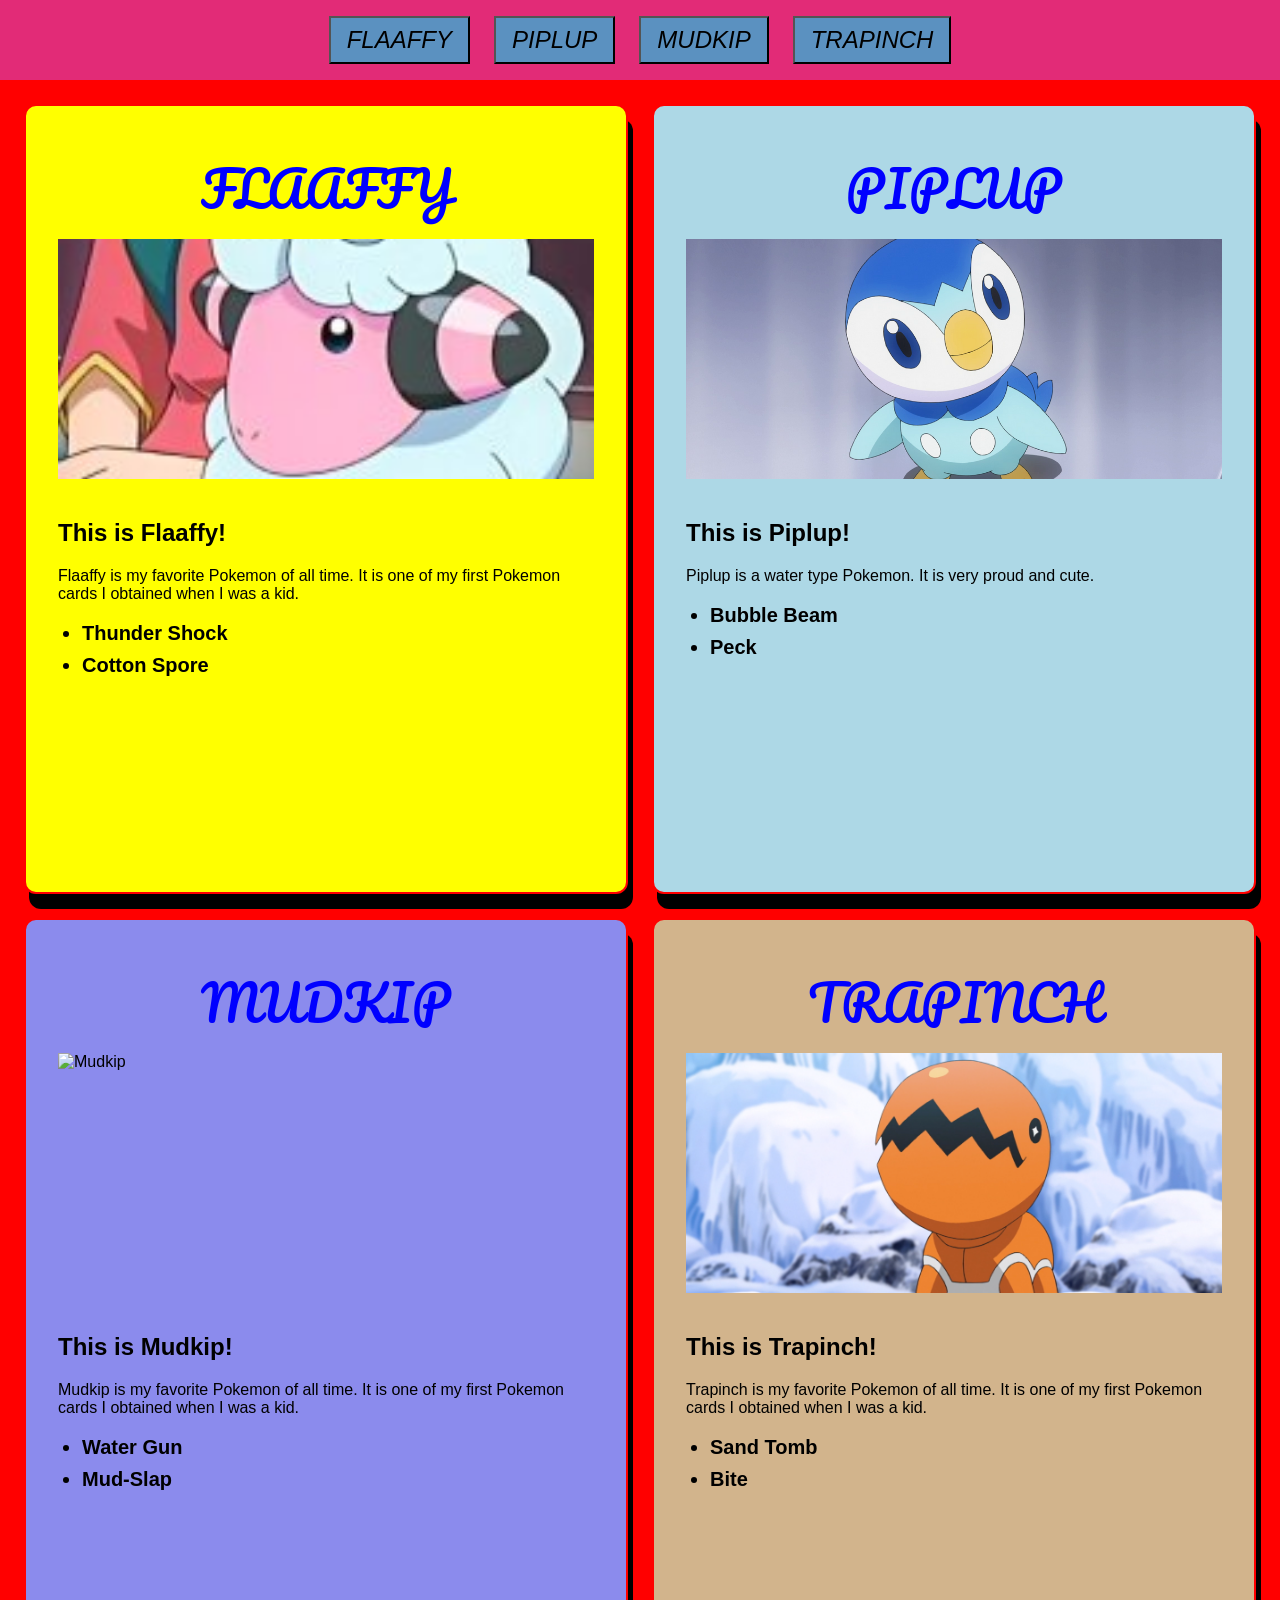
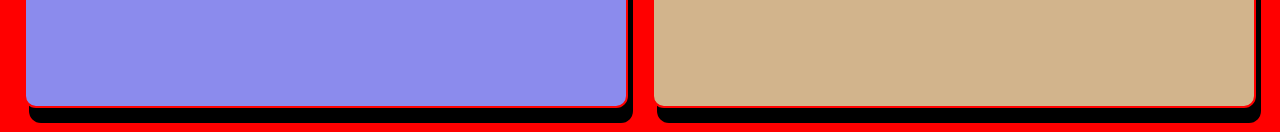
==== Week4/nserain-week4/index.html @ 5c526966 "Add files via upload uploaded week 4 assignment" ====
<!DOCTYPE html>
<html lang="en">
<head>
    <meta charset="UTF-8">
    <meta name="viewport" content="width=device-width, initial-scale=1.0">
    <link href="https://fonts.googleapis.com/css2?family=Pacifico&display=swap" rel="stylesheet">
    <link rel="stylesheet" href="./STYLE.css">
    <title>Pokemon Cards</title>
</head>
<body>

    <div class="navbar">
        <button>FLAAFFY</button>
        <button>PIPLUP</button>
        <button>MUDKIP</button>
        <button>TRAPINCH</button>
    </div>

       <div class="grid">
        <div class="card flaaffy">
            <div>
                <h1>FLAAFFY</h1>
                <img class="img" src="./assets/flaaffy-anime.jpg" alt="Flaaffy">
            </div>
            <div>
                <h2>This is Flaaffy!</h2>
                <p>Flaaffy is my favorite Pokemon of all time. It is one of my first Pokemon cards I obtained when I was a kid.</p>
                <ul>
                    <li>Thunder Shock</li>
                    <li>Cotton Spore</li>
                </ul>
            </div>
        </div>

        <div class="card piplup">
            <div>
                <h1>PIPLUP</h1>
                <img class="img" src="./assets/piplup.png" alt="Piplup">
            </div>
            <div>
                <h2>This is Piplup!</h2>
                <p>Piplup is a water type Pokemon. It is very proud and cute.</p>
                <ul>
                    <li>Bubble Beam</li>
                    <li>Peck</li>
                </ul>
            </div>
        </div>

        <div class="card mudkip">
            <div>
                <h1>MUDKIP</h1>
                <img class="img" src="./assets/mudkip.png" alt="Mudkip">
            </div>
            <div>
                <h2>This is Mudkip!</h2>
                <p>Mudkip is my favorite Pokemon of all time. It is one of my first Pokemon cards I obtained when I was a kid.</p>
                <ul>
                    <li>Water Gun</li>
                    <li>Mud-Slap</li>
                </ul>
            </div>
        </div>

        <div class="card trapinch">
            <div>
                <h1>TRAPINCH</h1>
                <img class="img" src="./assets/trapinch.png" alt="Trapinch">
            </div>
            <div>
                <h2>This is Trapinch!</h2>
                <p>Trapinch is my favorite Pokemon of all time. It is one of my first Pokemon cards I obtained when I was a kid.</p>
                <ul>
                    <li>Sand Tomb</li>
                    <li>Bite</li>
                </ul>
            </div>
        </div>
    </div>
    
</body>
</html>
---- Week4/nserain-week4/STYLE.css ----
html {
  font-size: 16px;
}

body {
  margin: 0;
  background-color: red;
  font-family: Arial, Helvetica, sans-serif;
}

.navbar {
  position: sticky;
  top: 0;
  background-color: rgb(226, 43, 119);
  padding: 1rem;
  display: flex;
  justify-content: center;
  gap: 1.5rem;
}

button {
  background-color: rgb(91, 145, 192);
  font-style: italic;
  font-size: 1.5rem;
  font-family: Arial, Helvetica, sans-serif;
  padding: 0.5rem 1rem;
  cursor: pointer;
}

.grid {
  display: grid;
  grid-template-columns: 1fr 1fr;
  grid-template-rows: 1fr 1fr;
  gap: 1.5rem;
  padding: 1.5rem;
}

.card {
  padding: 2rem;
  border: 2px solid red;
  border-radius: 12px;
  box-shadow: 5px 15px black;
  display: grid;
  grid-template-rows: 1fr 1fr;
  grid-template-columns: 1fr;
}

.flaaffy {
  background-color: yellow;
}

.piplup {
  background-color: lightblue;
}

.mudkip {
  background-color: rgb(139, 139, 237);
}

.trapinch {
  background-color: tan;
}

.img {
  width: 100%;
  height: 15rem;
  object-fit: cover;
  margin-bottom: 1rem;
}

h1 {
  font-family: 'Pacifico', cursive;
  font-weight: 500;
  font-size: 3rem;
  text-align: center;
  color: blue;
  margin: 0.5rem 0;
}

h2 {
  font-size: 1.5rem;
}

p {
  font-size: 1rem;
}

@media (max-width: 720px) {
  html {
    font-size: 12px;
  }

  .navbar {
    gap: 0.5rem;
  }

  button {
    font-size: 1.1rem;
    padding: 0.3rem 0.5rem;
  }

  .grid {
    grid-template-columns: 1fr;
    padding: 1rem;
  }

  .card {
    height: 100vh;
  }
}

ul {
  margin: 0.75rem 0;
  padding-left: 1.5rem;
}
li {
  font-size: 1.25rem; 
  line-height: 1.4;   
  margin-bottom: 0.25rem;
  font-weight: bold;
}
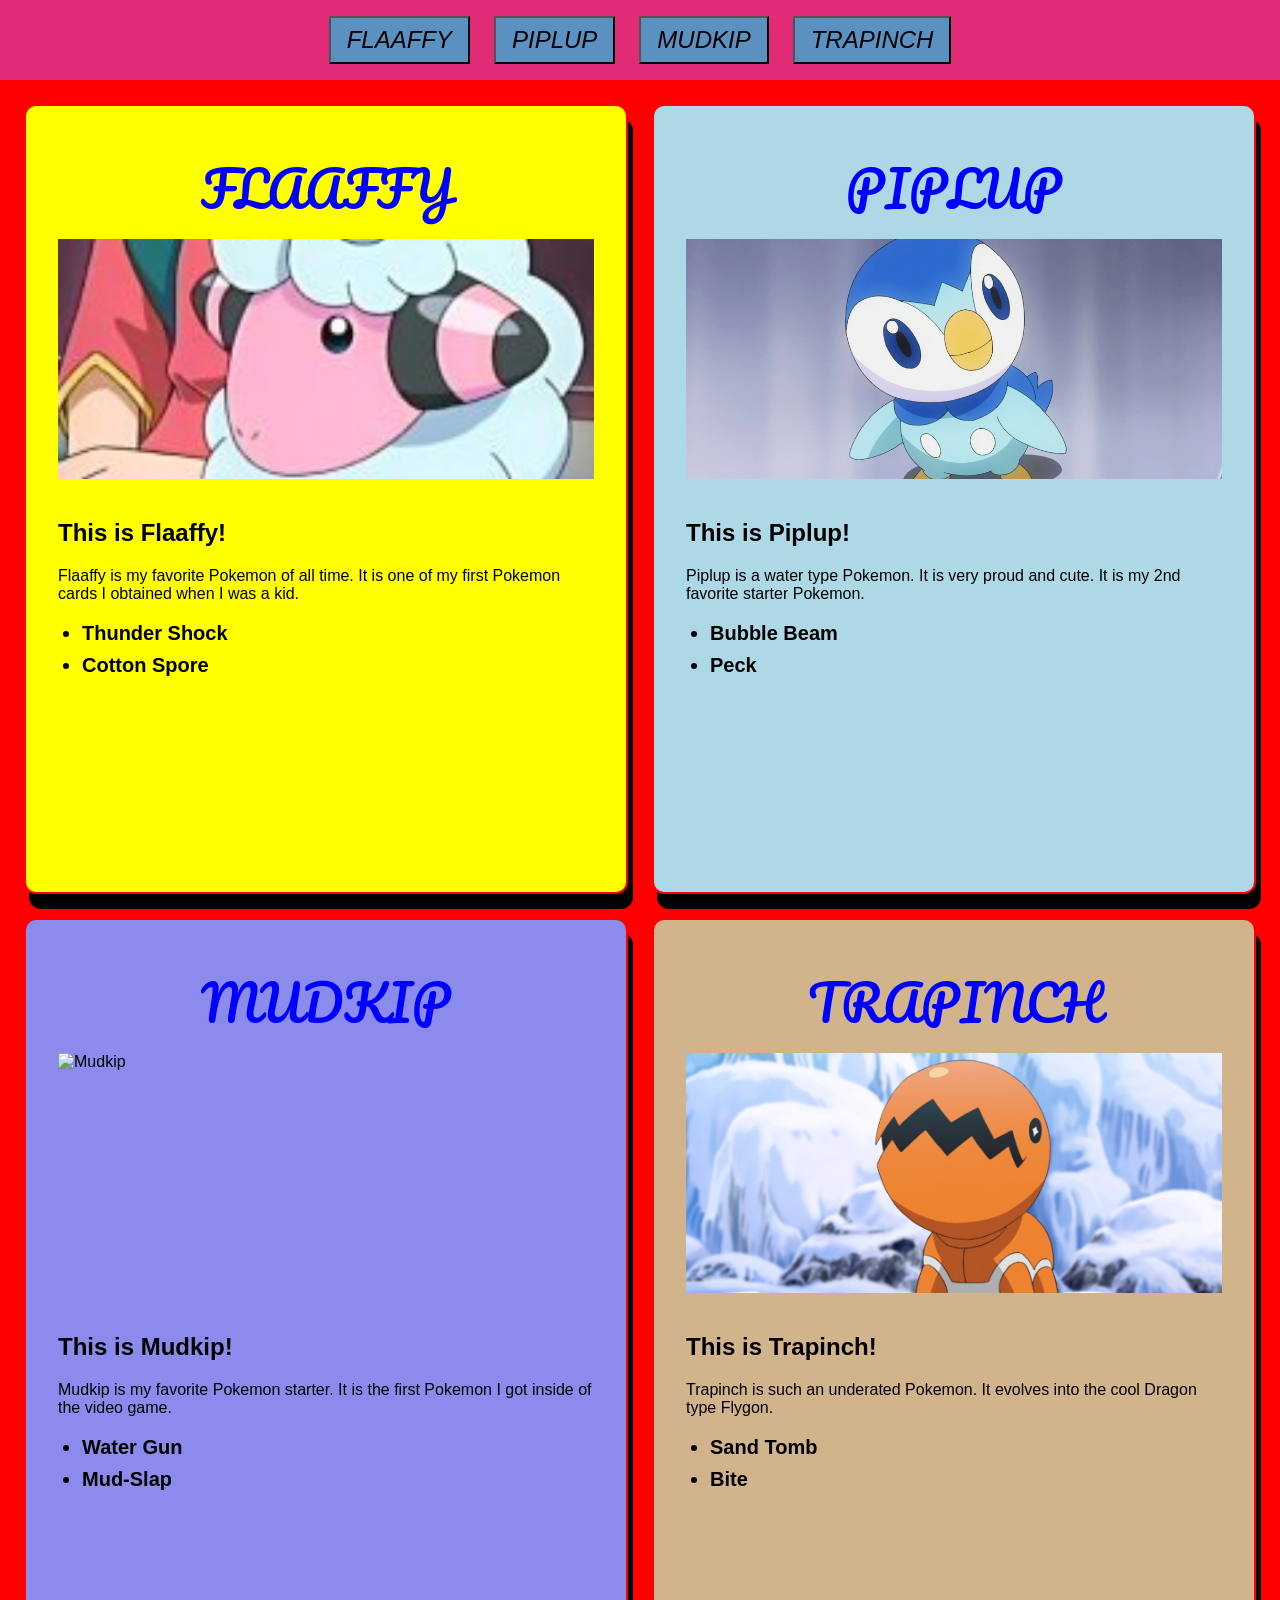
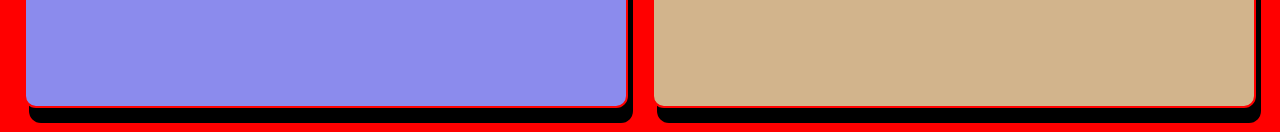
==== commit d5dda83f: "Update index.html CHANGED descriptions" ====
--- a/Week4/nserain-week4/index.html
+++ b/Week4/nserain-week4/index.html
@@ -39,7 +39,7 @@
             </div>
             <div>
                 <h2>This is Piplup!</h2>
-                <p>Piplup is a water type Pokemon. It is very proud and cute.</p>
+                <p>Piplup is a water type Pokemon. It is very proud and cute. It is my 2nd favorite starter Pokemon.</p>
                 <ul>
                     <li>Bubble Beam</li>
                     <li>Peck</li>
@@ -54,7 +54,7 @@
             </div>
             <div>
                 <h2>This is Mudkip!</h2>
-                <p>Mudkip is my favorite Pokemon of all time. It is one of my first Pokemon cards I obtained when I was a kid.</p>
+                <p>Mudkip is my favorite Pokemon starter. It is the first Pokemon I got inside of the video game.</p>
                 <ul>
                     <li>Water Gun</li>
                     <li>Mud-Slap</li>
@@ -69,7 +69,7 @@
             </div>
             <div>
                 <h2>This is Trapinch!</h2>
-                <p>Trapinch is my favorite Pokemon of all time. It is one of my first Pokemon cards I obtained when I was a kid.</p>
+                <p>Trapinch is such an underated Pokemon. It evolves into the cool Dragon type Flygon.</p>
                 <ul>
                     <li>Sand Tomb</li>
                     <li>Bite</li>
@@ -79,4 +79,4 @@
     </div>
     
 </body>
-</html>+</html>
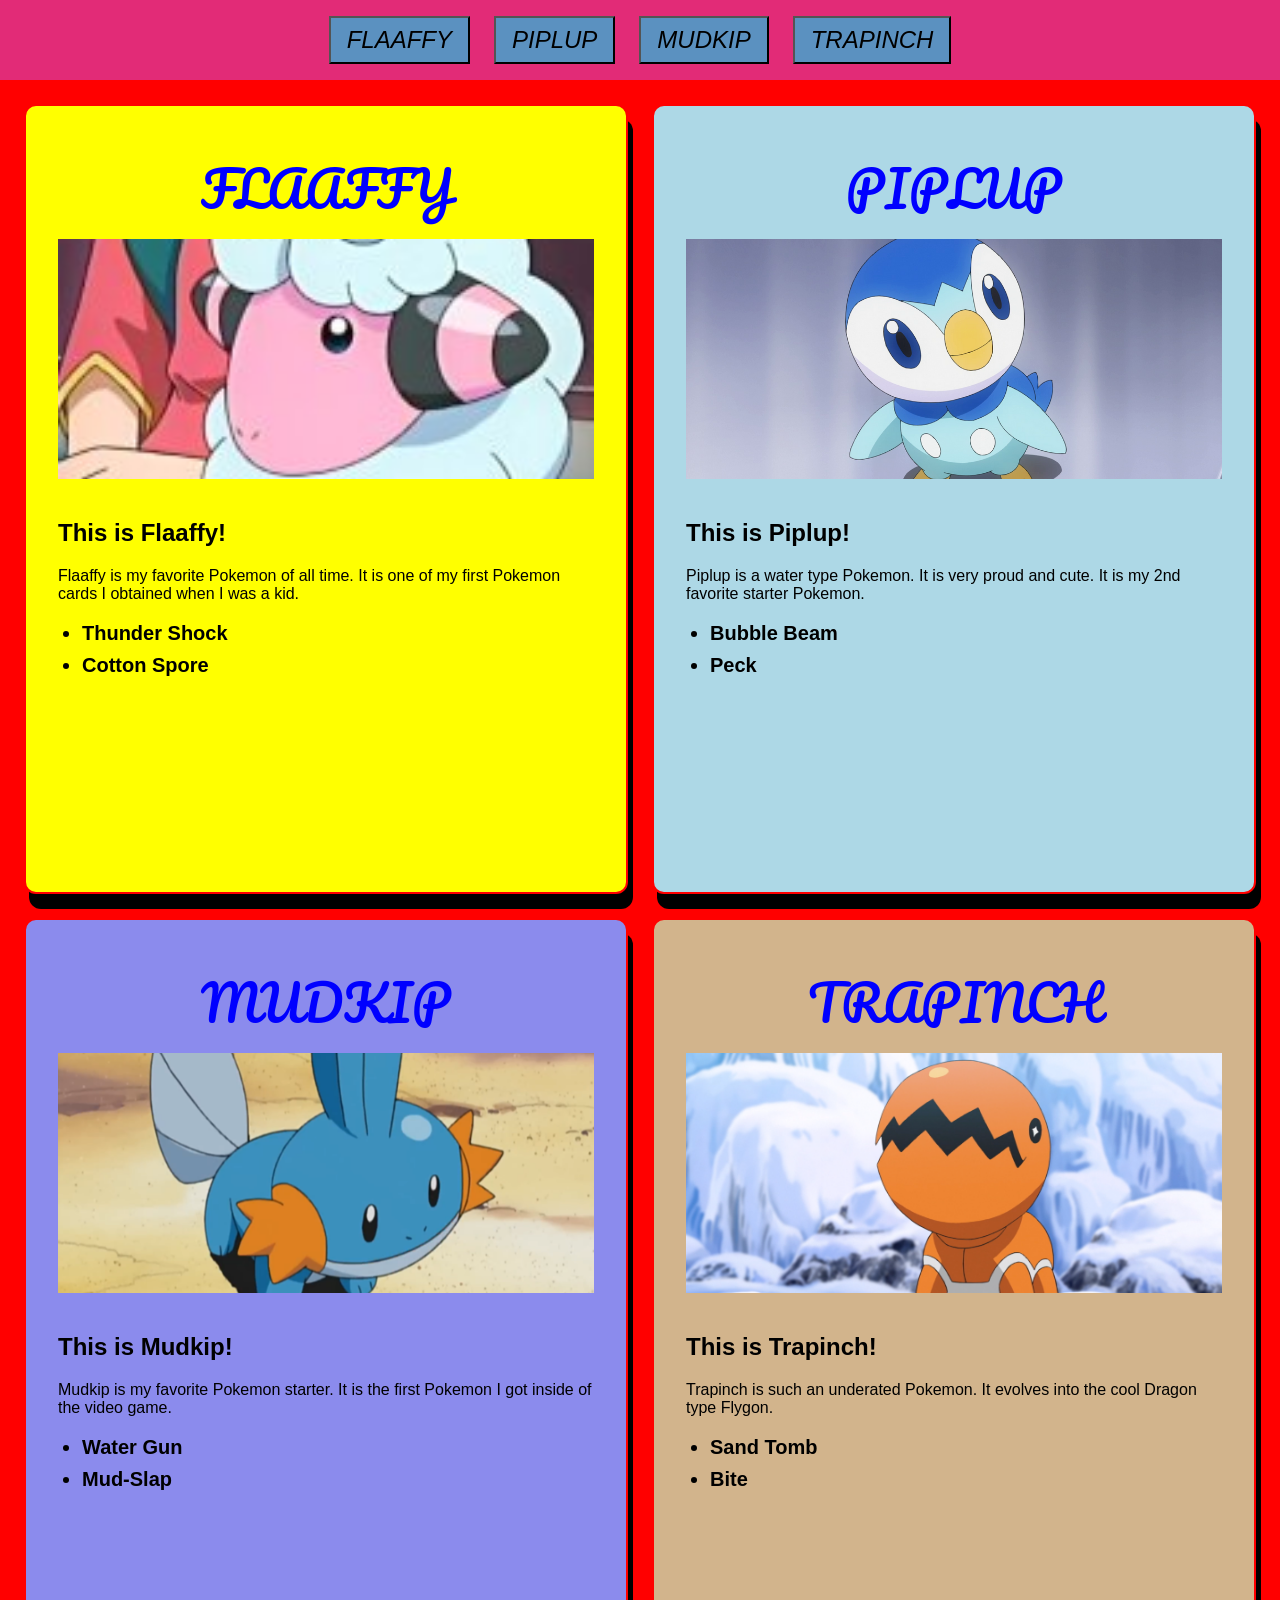
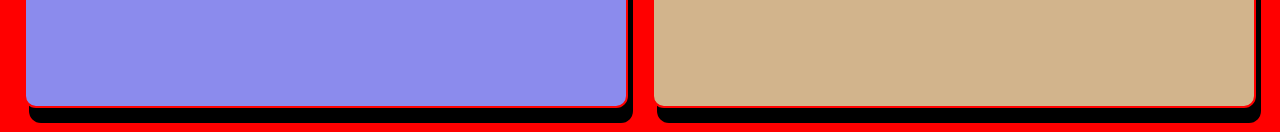
==== commit 6ad4c82c: "Fix HTML formatting and update Mudkip image source Noticed image of mudkip was not loading, due to n" ====
--- a/Week4/nserain-week4/index.html
+++ b/Week4/nserain-week4/index.html
@@ -50,7 +50,7 @@
         <div class="card mudkip">
             <div>
                 <h1>MUDKIP</h1>
-                <img class="img" src="./assets/mudkip.png" alt="Mudkip">
+                <img class="img" src="./assets/Mudkip.png" alt="Mudkip">
             </div>
             <div>
                 <h2>This is Mudkip!</h2>
